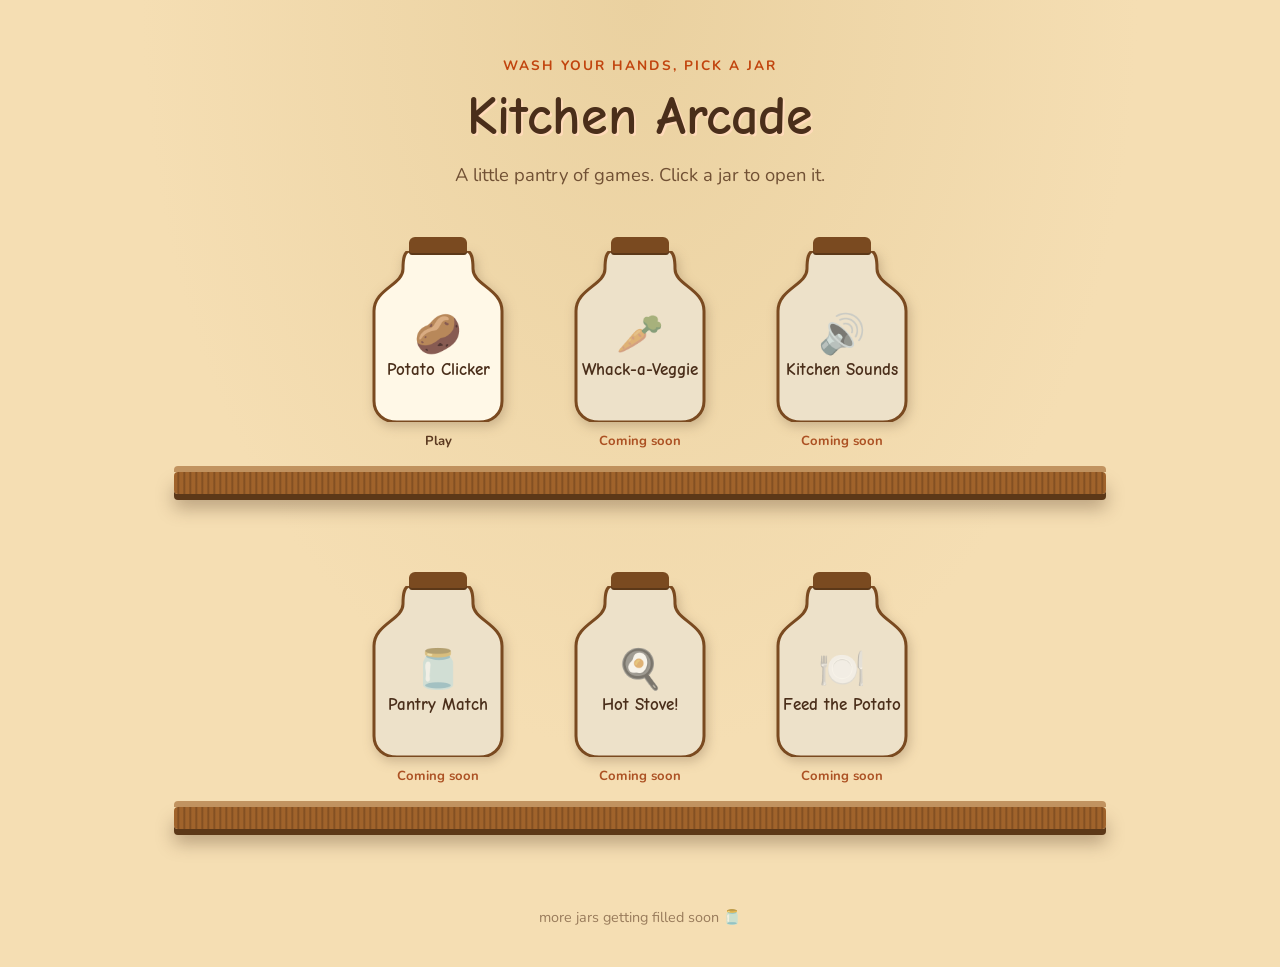
==== index.html @ 40f2ef39 "initial commit: kitchen arcade hub" ====
<!DOCTYPE html>
<html lang="en">
<head>
  <meta charset="UTF-8">
  <meta name="viewport" content="width=device-width, initial-scale=1.0">
  <title>Kitchen Arcade</title>
  <link rel="stylesheet" href="css/hub-style.css">
</head>
<body>

  <header class="hero">
    <div class="hero-eyebrow">Wash your hands, pick a jar</div>
    <h1>Kitchen Arcade</h1>
    <p>A little pantry of games. Click a jar to open it.</p>
  </header>

  <main class="pantry">

    <div class="shelf-row">
      <div class="shelf-items">

        <a class="jar-link" href="./potato-clicker/index.html">
          <div class="jar">
            <div class="jar-lid"></div>
            <div class="jar-shape">
                 <svg class="jar-svg" viewBox="0 0 140 171" preserveAspectRatio="none">
                     <path class="jar-svg-fill" d="M42,0 L98,0 C104,0 105,8 105,18 C105,34 134,38 134,60 L134,150 C134,163 124,171 111,171 L29,171 C16,171 6,163 6,150 L6,60 C6,38 35,34 35,18 C35,8 36,0 42,0 Z"/>
                 </svg>
                 <div class="jar-content">
                     <span class="jar-icon">🥔</span>
                     <span class="jar-name">Potato Clicker</span>
                 </div>
            </div>
            <span class="jar-label">Play</span>
          </div>
        </a>

    <a class="jar-link disabled" href="#" onclick="return false;">
      <div class="jar locked">
        <div class="jar-lid"></div>
        <div class="jar-shape">
          <svg class="jar-svg" viewBox="0 0 140 171" preserveAspectRatio="none">
            <path class="jar-svg-fill" d="M42,0 L98,0 C104,0 105,8 105,18 C105,34 134,38 134,60 L134,150 C134,163 124,171 111,171 L29,171 C16,171 6,163 6,150 L6,60 C6,38 35,34 35,18 C35,8 36,0 42,0 Z"/>
          </svg>
          <div class="jar-content">
            <span class="jar-icon">🥕</span>
            <span class="jar-name">Whack-a-Veggie</span>
          </div>
        </div>
        <span class="jar-label">Coming soon</span>
      </div>
    </a>

<a class="jar-link disabled" href="#" onclick="return false;">
      <div class="jar locked">
        <div class="jar-lid"></div>
        <div class="jar-shape">
          <svg class="jar-svg" viewBox="0 0 140 171" preserveAspectRatio="none">
            <path class="jar-svg-fill" d="M42,0 L98,0 C104,0 105,8 105,18 C105,34 134,38 134,60 L134,150 C134,163 124,171 111,171 L29,171 C16,171 6,163 6,150 L6,60 C6,38 35,34 35,18 C35,8 36,0 42,0 Z"/>
          </svg>
          <div class="jar-content">
            <span class="jar-icon">🔊</span>
            <span class="jar-name">Kitchen Sounds</span>
          </div>
        </div>
        <span class="jar-label">Coming soon</span>
      </div>
 </a>

      </div>
      <div class="shelf-plank"></div>
    </div>

    <div class="shelf-row">
      <div class="shelf-items">

 <a class="jar-link disabled" href="#" onclick="return false;">
      <div class="jar locked">
        <div class="jar-lid"></div>
        <div class="jar-shape">
          <svg class="jar-svg" viewBox="0 0 140 171" preserveAspectRatio="none">
            <path class="jar-svg-fill" d="M42,0 L98,0 C104,0 105,8 105,18 C105,34 134,38 134,60 L134,150 C134,163 124,171 111,171 L29,171 C16,171 6,163 6,150 L6,60 C6,38 35,34 35,18 C35,8 36,0 42,0 Z"/>
          </svg>
          <div class="jar-content">
            <span class="jar-icon">🫙</span>
            <span class="jar-name">Pantry Match</span>
          </div>
        </div>
        <span class="jar-label">Coming soon</span>
      </div>
 </a>

 <a class="jar-link disabled" href="#" onclick="return false;">
      <div class="jar locked">
        <div class="jar-lid"></div>
        <div class="jar-shape">
          <svg class="jar-svg" viewBox="0 0 140 171" preserveAspectRatio="none">
            <path class="jar-svg-fill" d="M42,0 L98,0 C104,0 105,8 105,18 C105,34 134,38 134,60 L134,150 C134,163 124,171 111,171 L29,171 C16,171 6,163 6,150 L6,60 C6,38 35,34 35,18 C35,8 36,0 42,0 Z"/>
          </svg>
          <div class="jar-content">
            <span class="jar-icon">🍳</span>
            <span class="jar-name">Hot Stove!</span>
          </div>
        </div>
        <span class="jar-label">Coming soon</span>
      </div>
 </a>

 <a class="jar-link disabled" href="#" onclick="return false;">
      <div class="jar locked">
        <div class="jar-lid"></div>
        <div class="jar-shape">
          <svg class="jar-svg" viewBox="0 0 140 171" preserveAspectRatio="none">
            <path class="jar-svg-fill" d="M42,0 L98,0 C104,0 105,8 105,18 C105,34 134,38 134,60 L134,150 C134,163 124,171 111,171 L29,171 C16,171 6,163 6,150 L6,60 C6,38 35,34 35,18 C35,8 36,0 42,0 Z"/>
          </svg>
          <div class="jar-content">
            <span class="jar-icon">🍽️</span>
            <span class="jar-name">Feed the Potato</span>
          </div>
        </div>
        <span class="jar-label">Coming soon</span>
      </div>
 </a>

      </div>
      <div class="shelf-plank"></div>
    </div>

  </main>

  <footer class="pantry-footer">
    more jars getting filled soon 🫙
  </footer>

</body>
</html>
---- css/hub-style.css ----
@import url('https://fonts.googleapis.com/css2?family=Comic+Neue:wght@400;700&family=Nunito:wght@400;600;700&display=swap');

:root {
  --wheat: #F5DEB3;
  --wheat-deep: #EAD1A0;
  --wood: #A0632B;
  --wood-dark: #7A4A20;
  --wood-shadow: #5C3818;
  --text-brown: #5C3A21;
  --text-brown-deep: #4A2E1A;
  --accent: #C1440E;
  --accent-deep: #A03A0C;
  --jar-glass: #FFF8E7;
  --peach: #FFDAB9;
}

* {
  box-sizing: border-box;
}

body {
  margin: 0;
  padding: 0;
  min-height: 100vh;
  background:
    radial-gradient(ellipse at top, var(--wheat-deep) 0%, var(--wheat) 55%);
  font-family: 'Nunito', sans-serif;
  color: var(--text-brown);
  overflow-x: hidden;
}

/* ---------- Hero ---------- */

.hero {
  text-align: center;
  padding: 56px 20px 30px;
}

.hero-eyebrow {
  font-family: 'Nunito', sans-serif;
  font-size: 0.85em;
  letter-spacing: 0.15em;
  text-transform: uppercase;
  color: var(--accent);
  font-weight: 700;
  margin-bottom: 10px;
}

.hero h1 {
  font-family: 'Comic Neue', cursive;
  font-size: 3.4em;
  font-weight: 700;
  margin: 0;
  color: var(--text-brown-deep);
  text-shadow: 2px 2px 0 var(--peach);
}

.hero p {
  font-size: 1.15em;
  max-width: 480px;
  margin: 14px auto 0;
  color: var(--text-brown);
  opacity: 0.85;
}

/* ---------- Pantry shelves ---------- */

.pantry {
  max-width: 980px;
  margin: 20px auto 60px;
  padding: 0 24px;
}

.shelf-row {
  position: relative;
  margin-bottom: 78px;
}

.shelf-items {
  display: flex;
  gap: 34px;
  justify-content: center;
  flex-wrap: wrap;
  align-items: flex-end;
  padding-bottom: 22px;
  position: relative;
  z-index: 2;
}

/* the wooden plank each row sits on */
.shelf-plank {
  height: 22px;
  border-radius: 4px;
  background: repeating-linear-gradient(
    90deg,
    var(--wood) 0px,
    var(--wood) 3px,
    var(--wood-dark) 4px,
    var(--wood) 6px
  );
  box-shadow:
    0 6px 0 var(--wood-shadow),
    0 14px 18px rgba(74, 46, 26, 0.35);
  position: relative;
}

.shelf-plank::before {
  content: '';
  position: absolute;
  top: -6px;
  left: 0;
  right: 0;
  height: 6px;
  background: var(--wood);
  border-radius: 4px 4px 0 0;
  opacity: 0.6;
}

/* ---------- Jar cards ---------- */

.jar-link {
  text-decoration: none;
  color: inherit;
  display: block;
}

.jar {
  width: 168px;
  display: flex;
  flex-direction: column;
  align-items: center;
  cursor: pointer;
  transition: transform 0.18s ease;
}

.jar-link:hover .jar,
.jar-link:focus-visible .jar {
  transform: translateY(-8px);
}

.jar-lid {
  width: 58px;
  height: 16px;
  background: var(--wood-dark);
  border-radius: 6px 6px 3px 3px;
  box-shadow: 0 2px 0 var(--wood-shadow);
  margin-bottom: -2px;
  z-index: 1;
}

.jar-shape {
  position: relative;
  width: 140px;
  height: 171px;
}

.jar-svg {
  width: 100%;
  height: 100%;
  display: block;
  filter: drop-shadow(2px 4px 6px rgba(74, 46, 26, 0.25));
}

.jar-svg-fill {
  fill: var(--jar-glass);
  stroke: var(--wood-dark);
  stroke-width: 3;
}

.jar.locked .jar-svg-fill {
  fill: #EDE1C9;
}

.jar-content {
  position: absolute;
  inset: 0;
  display: flex;
  flex-direction: column;
  align-items: center;
  justify-content: center;
  gap: 6px;
  padding-top: 22px; /* offsets the neck so icon/name sit in the body */
}

.jar-icon {
  font-size: 2.4em;
  line-height: 1;
}

.jar-name {
  font-family: 'Comic Neue', cursive;
  font-weight: 700;
  font-size: 1.05em;
  color: var(--text-brown-deep);
  text-align: center;
  padding: 0 8px;
}

.jar-label {
  margin-top: 10px;
  font-size: 0.82em;
  font-weight: 700;
  color: var(--text-brown);
  text-align: center;
}

.jar.locked .jar-body {
  background: linear-gradient(180deg, #EDE1C9 0%, #E4D5B4 100%);
  opacity: 0.75;
}

.jar.locked .jar-icon {
  filter: grayscale(0.4);
  opacity: 0.6;
}

.jar.locked .jar-label {
  color: var(--accent-deep);
  opacity: 0.85;
}

.jar-link.disabled {
  cursor: default;
}

.jar-link.disabled .jar:hover,
.jar-link.disabled .jar:focus-visible {
  transform: none;
}

/* ---------- Footer ---------- */

.pantry-footer {
  text-align: center;
  padding-bottom: 40px;
  font-size: 0.9em;
  color: var(--text-brown);
  opacity: 0.6;
}

/* ---------- Responsive ---------- */

@media (max-width: 600px) {
  .hero h1 {
    font-size: 2.4em;
  }
  .shelf-items {
    gap: 20px;
  }
  .jar {
    width: 130px;
  }
  .jar-icon {
    font-size: 1.9em;
  }
  .jar-name {
    font-size: 0.9em;
  }
  .jar-lid {
    width: 46px;
  }
  .jar-shape {
    width: 108px;
    height: 132px;
  }
}
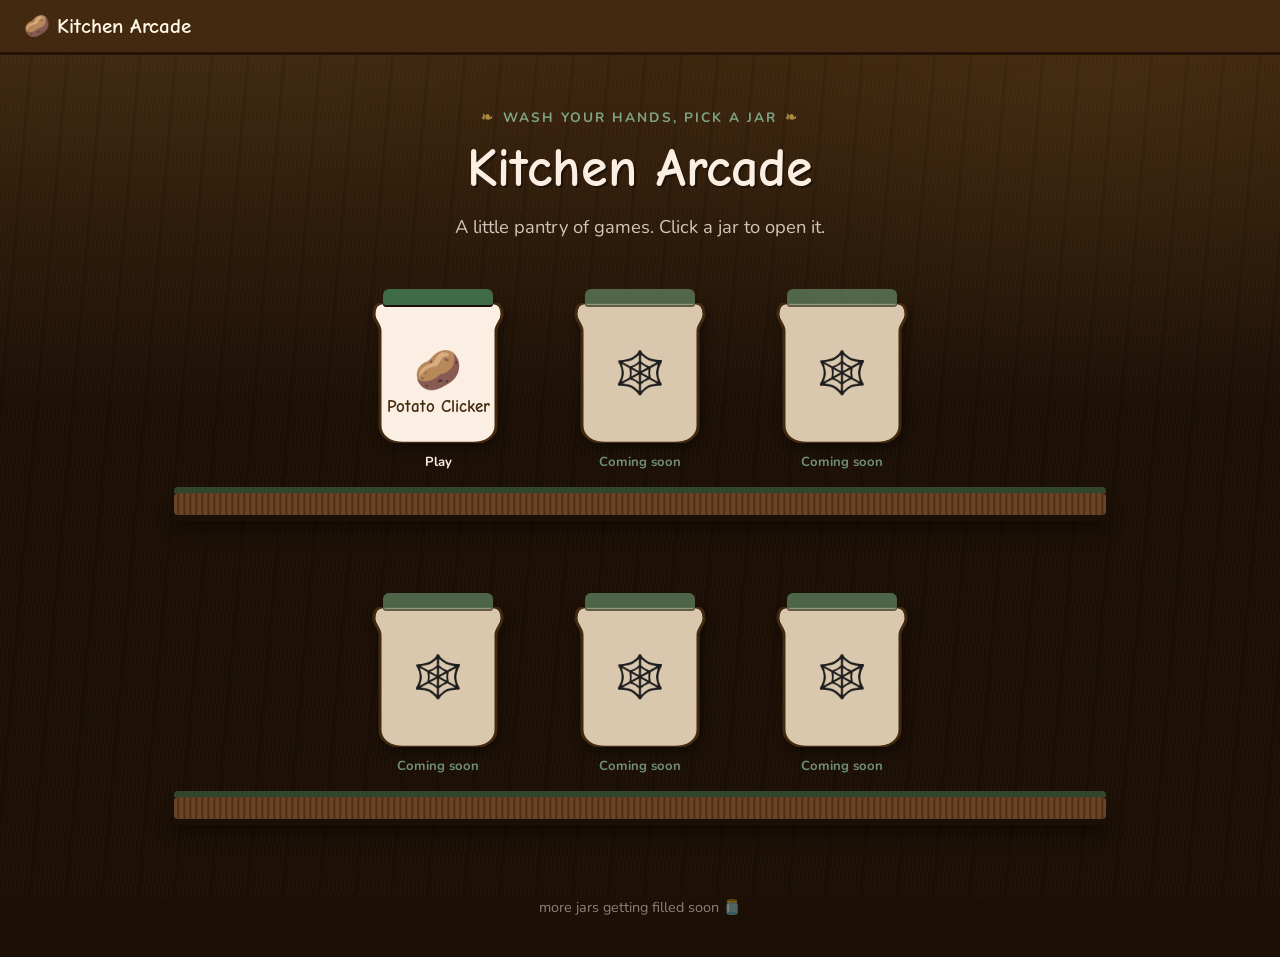
==== commit 63b08e3d: "design changes" ====
--- a/index.html
+++ b/index.html
@@ -6,7 +6,9 @@
   <title>Kitchen Arcade</title>
   <link rel="stylesheet" href="css/hub-style.css">
 </head>
-<body>
+<body class="bg-wood-dark">
+
+  <div id="site-navbar" data-home="./"></div>
 
   <header class="hero">
     <div class="hero-eyebrow">Wash your hands, pick a jar</div>
@@ -24,7 +26,7 @@
             <div class="jar-lid"></div>
             <div class="jar-shape">
                  <svg class="jar-svg" viewBox="0 0 140 171" preserveAspectRatio="none">
-                     <path class="jar-svg-fill" d="M42,0 L98,0 C104,0 105,8 105,18 C105,34 134,38 134,60 L134,150 C134,163 124,171 111,171 L29,171 C16,171 6,163 6,150 L6,60 C6,38 35,34 35,18 C35,8 36,0 42,0 Z"/>
+                     <path class="jar-svg-fill" d="M15,0 L125,0 C132,0 134,6 134,14 C134,22 128,26 128,34 L128,150 C128,163 118,171 105,171 L35,171 C22,171 12,163 12,150 L12,34 C12,26 6,22 6,14 C6,6 8,0 15,0 Z"/>
                  </svg>
                  <div class="jar-content">
                      <span class="jar-icon">🥔</span>
@@ -40,7 +42,7 @@
         <div class="jar-lid"></div>
         <div class="jar-shape">
           <svg class="jar-svg" viewBox="0 0 140 171" preserveAspectRatio="none">
-            <path class="jar-svg-fill" d="M42,0 L98,0 C104,0 105,8 105,18 C105,34 134,38 134,60 L134,150 C134,163 124,171 111,171 L29,171 C16,171 6,163 6,150 L6,60 C6,38 35,34 35,18 C35,8 36,0 42,0 Z"/>
+            <path class="jar-svg-fill" d="M15,0 L125,0 C132,0 134,6 134,14 C134,22 128,26 128,34 L128,150 C128,163 118,171 105,171 L35,171 C22,171 12,163 12,150 L12,34 C12,26 6,22 6,14 C6,6 8,0 15,0 Z"/>
           </svg>
           <div class="jar-content">
             <span class="jar-icon">🥕</span>
@@ -56,7 +58,7 @@
         <div class="jar-lid"></div>
         <div class="jar-shape">
           <svg class="jar-svg" viewBox="0 0 140 171" preserveAspectRatio="none">
-            <path class="jar-svg-fill" d="M42,0 L98,0 C104,0 105,8 105,18 C105,34 134,38 134,60 L134,150 C134,163 124,171 111,171 L29,171 C16,171 6,163 6,150 L6,60 C6,38 35,34 35,18 C35,8 36,0 42,0 Z"/>
+            <path class="jar-svg-fill" d="M15,0 L125,0 C132,0 134,6 134,14 C134,22 128,26 128,34 L128,150 C128,163 118,171 105,171 L35,171 C22,171 12,163 12,150 L12,34 C12,26 6,22 6,14 C6,6 8,0 15,0 Z"/>
           </svg>
           <div class="jar-content">
             <span class="jar-icon">🔊</span>
@@ -79,7 +81,7 @@
         <div class="jar-lid"></div>
         <div class="jar-shape">
           <svg class="jar-svg" viewBox="0 0 140 171" preserveAspectRatio="none">
-            <path class="jar-svg-fill" d="M42,0 L98,0 C104,0 105,8 105,18 C105,34 134,38 134,60 L134,150 C134,163 124,171 111,171 L29,171 C16,171 6,163 6,150 L6,60 C6,38 35,34 35,18 C35,8 36,0 42,0 Z"/>
+            <path class="jar-svg-fill" d="M15,0 L125,0 C132,0 134,6 134,14 C134,22 128,26 128,34 L128,150 C128,163 118,171 105,171 L35,171 C22,171 12,163 12,150 L12,34 C12,26 6,22 6,14 C6,6 8,0 15,0 Z"/>
           </svg>
           <div class="jar-content">
             <span class="jar-icon">🫙</span>
@@ -95,7 +97,7 @@
         <div class="jar-lid"></div>
         <div class="jar-shape">
           <svg class="jar-svg" viewBox="0 0 140 171" preserveAspectRatio="none">
-            <path class="jar-svg-fill" d="M42,0 L98,0 C104,0 105,8 105,18 C105,34 134,38 134,60 L134,150 C134,163 124,171 111,171 L29,171 C16,171 6,163 6,150 L6,60 C6,38 35,34 35,18 C35,8 36,0 42,0 Z"/>
+            <path class="jar-svg-fill" d="M15,0 L125,0 C132,0 134,6 134,14 C134,22 128,26 128,34 L128,150 C128,163 118,171 105,171 L35,171 C22,171 12,163 12,150 L12,34 C12,26 6,22 6,14 C6,6 8,0 15,0 Z"/>
           </svg>
           <div class="jar-content">
             <span class="jar-icon">🍳</span>
@@ -111,7 +113,7 @@
         <div class="jar-lid"></div>
         <div class="jar-shape">
           <svg class="jar-svg" viewBox="0 0 140 171" preserveAspectRatio="none">
-            <path class="jar-svg-fill" d="M42,0 L98,0 C104,0 105,8 105,18 C105,34 134,38 134,60 L134,150 C134,163 124,171 111,171 L29,171 C16,171 6,163 6,150 L6,60 C6,38 35,34 35,18 C35,8 36,0 42,0 Z"/>
+            <path class="jar-svg-fill" d="M15,0 L125,0 C132,0 134,6 134,14 C134,22 128,26 128,34 L128,150 C128,163 118,171 105,171 L35,171 C22,171 12,163 12,150 L12,34 C12,26 6,22 6,14 C6,6 8,0 15,0 Z"/>
           </svg>
           <div class="jar-content">
             <span class="jar-icon">🍽️</span>
@@ -132,5 +134,7 @@
     more jars getting filled soon 🫙
   </footer>
 
+  <script src="./common/js/navbar.js" defer></script>
+
 </body>
 </html>
--- a/css/hub-style.css
+++ b/css/hub-style.css
@@ -1,33 +1,7 @@
-@import url('https://fonts.googleapis.com/css2?family=Comic+Neue:wght@400;700&family=Nunito:wght@400;600;700&display=swap');
-
-:root {
-  --wheat: #F5DEB3;
-  --wheat-deep: #EAD1A0;
-  --wood: #A0632B;
-  --wood-dark: #7A4A20;
-  --wood-shadow: #5C3818;
-  --text-brown: #5C3A21;
-  --text-brown-deep: #4A2E1A;
-  --accent: #C1440E;
-  --accent-deep: #A03A0C;
-  --jar-glass: #FFF8E7;
-  --peach: #FFDAB9;
-}
-
-* {
-  box-sizing: border-box;
-}
-
-body {
-  margin: 0;
-  padding: 0;
-  min-height: 100vh;
-  background:
-    radial-gradient(ellipse at top, var(--wheat-deep) 0%, var(--wheat) 55%);
-  font-family: 'Nunito', sans-serif;
-  color: var(--text-brown);
-  overflow-x: hidden;
-}
+@import url('../common/css/variables.css');
+@import url('../common/css/base.css');
+@import url('../common/css/navbar.css');
+@import url('../common/css/backgrounds.css');
 
 /* ---------- Hero ---------- */
 
@@ -41,9 +15,17 @@
   font-size: 0.85em;
   letter-spacing: 0.15em;
   text-transform: uppercase;
-  color: var(--accent);
+  color: var(--rustic-olive);
   font-weight: 700;
   margin-bottom: 10px;
+}
+
+.hero-eyebrow::before,
+.hero-eyebrow::after {
+  content: "❧";
+  color: var(--rustic-gold);
+  margin: 0 8px;
+  opacity: 0.8;
 }
 
 .hero h1 {
@@ -51,16 +33,16 @@
   font-size: 3.4em;
   font-weight: 700;
   margin: 0;
-  color: var(--text-brown-deep);
-  text-shadow: 2px 2px 0 var(--peach);
+  color: var(--rustic-cream);
+  text-shadow: 2px 2px 0 rgba(0, 0, 0, 0.35);
 }
 
 .hero p {
   font-size: 1.15em;
   max-width: 480px;
   margin: 14px auto 0;
-  color: var(--text-brown);
-  opacity: 0.85;
+  color: var(--rustic-cream);
+  opacity: 0.8;
 }
 
 /* ---------- Pantry shelves ---------- */
@@ -87,20 +69,19 @@
   z-index: 2;
 }
 
-/* the wooden plank each row sits on */
 .shelf-plank {
   height: 22px;
   border-radius: 4px;
   background: repeating-linear-gradient(
     90deg,
-    var(--wood) 0px,
-    var(--wood) 3px,
-    var(--wood-dark) 4px,
-    var(--wood) 6px
+    var(--rustic-wood) 0px,
+    var(--rustic-wood) 3px,
+    var(--rustic-wood-dark) 4px,
+    var(--rustic-wood) 6px
   );
   box-shadow:
-    0 6px 0 var(--wood-shadow),
-    0 14px 18px rgba(74, 46, 26, 0.35);
+    0 6px 0 var(--rustic-wood-darkest),
+    0 14px 18px rgba(0, 0, 0, 0.45);
   position: relative;
 }
 
@@ -111,7 +92,7 @@
   left: 0;
   right: 0;
   height: 6px;
-  background: var(--wood);
+  background: var(--rustic-sage-dark);
   border-radius: 4px 4px 0 0;
   opacity: 0.6;
 }
@@ -139,36 +120,41 @@
 }
 
 .jar-lid {
-  width: 58px;
+  width: 110px;
   height: 16px;
-  background: var(--wood-dark);
+  background: var(--rustic-sage-dark);
   border-radius: 6px 6px 3px 3px;
-  box-shadow: 0 2px 0 var(--wood-shadow);
+  box-shadow: 0 2px 0 var(--rustic-wood-darkest);
   margin-bottom: -2px;
   z-index: 1;
 }
 
+.jar.locked .jar-lid {
+  background: var(--rustic-sage);
+  opacity: 0.6;
+}
+
 .jar-shape {
   position: relative;
   width: 140px;
-  height: 171px;
+  height: 140px;
 }
 
 .jar-svg {
   width: 100%;
   height: 100%;
   display: block;
-  filter: drop-shadow(2px 4px 6px rgba(74, 46, 26, 0.25));
+  filter: drop-shadow(2px 4px 6px rgba(0, 0, 0, 0.45));
 }
 
 .jar-svg-fill {
-  fill: var(--jar-glass);
-  stroke: var(--wood-dark);
+  fill: var(--rustic-cream);
+  stroke: var(--rustic-wood-dark);
   stroke-width: 3;
 }
 
 .jar.locked .jar-svg-fill {
-  fill: #EDE1C9;
+  fill: var(--rustic-terracotta-muted);
 }
 
 .jar-content {
@@ -179,7 +165,7 @@
   align-items: center;
   justify-content: center;
   gap: 6px;
-  padding-top: 22px; /* offsets the neck so icon/name sit in the body */
+  padding-top: 22px;
 }
 
 .jar-icon {
@@ -191,7 +177,7 @@
   font-family: 'Comic Neue', cursive;
   font-weight: 700;
   font-size: 1.05em;
-  color: var(--text-brown-deep);
+  color: var(--rustic-wood-dark);
   text-align: center;
   padding: 0 8px;
 }
@@ -200,22 +186,33 @@
   margin-top: 10px;
   font-size: 0.82em;
   font-weight: 700;
-  color: var(--text-brown);
-  text-align: center;
-}
-
-.jar.locked .jar-body {
-  background: linear-gradient(180deg, #EDE1C9 0%, #E4D5B4 100%);
-  opacity: 0.75;
+  color: var(--rustic-cream);
+  text-align: center;
 }
 
 .jar.locked .jar-icon {
   filter: grayscale(0.4);
   opacity: 0.6;
+  visibility: hidden;
+}
+
+.jar.locked .jar-name {
+  visibility: hidden;
+}
+
+.jar.locked .jar-content::before {
+  content: "🕸️";
+  position: absolute;
+  inset: 0;
+  display: flex;
+  align-items: center;
+  justify-content: center;
+  font-size: 2.6em;
+  filter: grayscale(1) brightness(0.3);
 }
 
 .jar.locked .jar-label {
-  color: var(--accent-deep);
+  color: var(--rustic-olive);
   opacity: 0.85;
 }
 
@@ -234,8 +231,8 @@
   text-align: center;
   padding-bottom: 40px;
   font-size: 0.9em;
-  color: var(--text-brown);
-  opacity: 0.6;
+  color: var(--rustic-cream);
+  opacity: 0.5;
 }
 
 /* ---------- Responsive ---------- */
@@ -244,23 +241,44 @@
   .hero h1 {
     font-size: 2.4em;
   }
+
+  .pantry {
+    padding: 0 12px;
+  }
+
+  .shelf-row {
+    margin-bottom: 56px;
+  }
+
   .shelf-items {
-    gap: 20px;
-  }
+    display: grid;
+    grid-template-columns: repeat(3, 1fr);
+    justify-items: center;
+    gap: 14px 8px;
+    padding-bottom: 18px;
+  }
+
+  .shelf-plank {
+    margin: 0;
+  }
+
   .jar {
-    width: 130px;
+    width: 100%;
+    max-width: 104px;
   }
   .jar-icon {
-    font-size: 1.9em;
+    font-size: 1.4em;
   }
   .jar-name {
-    font-size: 0.9em;
+    font-size: 0.61em;
+    padding: 0 4px;
   }
   .jar-lid {
-    width: 46px;
+    width: 62px;
+    height: 12px;
   }
   .jar-shape {
-    width: 108px;
-    height: 132px;
-  }
-}
+    width: 72px;
+    height: 78px;
+  }
+}
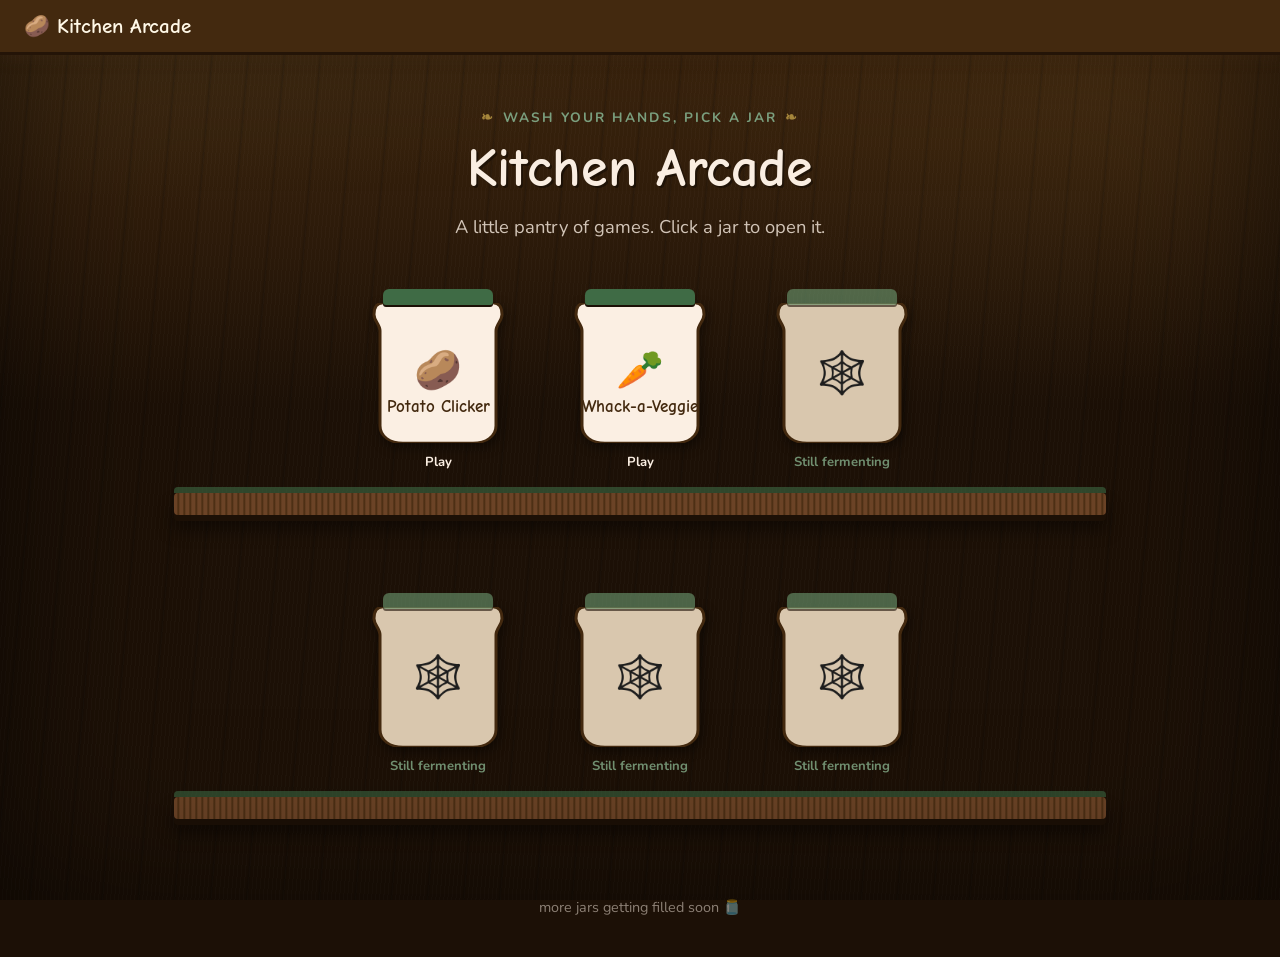
==== commit ba7cbd9a: "new game" ====
--- a/index.html
+++ b/index.html
@@ -4,6 +4,7 @@
   <meta charset="UTF-8">
   <meta name="viewport" content="width=device-width, initial-scale=1.0">
   <title>Kitchen Arcade</title>
+  <link rel="icon" href="data:image/svg+xml,<svg xmlns=%22http://www.w3.org/2000/svg%22 viewBox=%220 0 100 100%22><text y=%22.9em%22 font-size=%2290%22>🥔</text></svg>">
   <link rel="stylesheet" href="css/hub-style.css">
 </head>
 <body class="bg-wood-dark">
@@ -37,8 +38,8 @@
           </div>
         </a>
 
-    <a class="jar-link disabled" href="#" onclick="return false;">
-      <div class="jar locked">
+   <a class="jar-link" href="./whack-a-vegie/index.html">
+      <div class="jar">
         <div class="jar-lid"></div>
         <div class="jar-shape">
           <svg class="jar-svg" viewBox="0 0 140 171" preserveAspectRatio="none">
@@ -49,7 +50,7 @@
             <span class="jar-name">Whack-a-Veggie</span>
           </div>
         </div>
-        <span class="jar-label">Coming soon</span>
+        <span class="jar-label">Play</span>
       </div>
     </a>
 
@@ -65,7 +66,7 @@
             <span class="jar-name">Kitchen Sounds</span>
           </div>
         </div>
-        <span class="jar-label">Coming soon</span>
+        <span class="jar-label">Still fermenting</span>
       </div>
  </a>
 
@@ -88,7 +89,7 @@
             <span class="jar-name">Pantry Match</span>
           </div>
         </div>
-        <span class="jar-label">Coming soon</span>
+        <span class="jar-label">Still fermenting</span>
       </div>
  </a>
 
@@ -104,7 +105,7 @@
             <span class="jar-name">Hot Stove!</span>
           </div>
         </div>
-        <span class="jar-label">Coming soon</span>
+        <span class="jar-label">Still fermenting</span>
       </div>
  </a>
 
@@ -120,7 +121,7 @@
             <span class="jar-name">Feed the Potato</span>
           </div>
         </div>
-        <span class="jar-label">Coming soon</span>
+        <span class="jar-label">Still fermenting</span>
       </div>
  </a>
 
--- a/css/hub-style.css
+++ b/css/hub-style.css
@@ -116,7 +116,7 @@
 
 .jar-link:hover .jar,
 .jar-link:focus-visible .jar {
-  transform: translateY(-8px);
+  transform: translateY(-8px) rotate(-2deg);
 }
 
 .jar-lid {
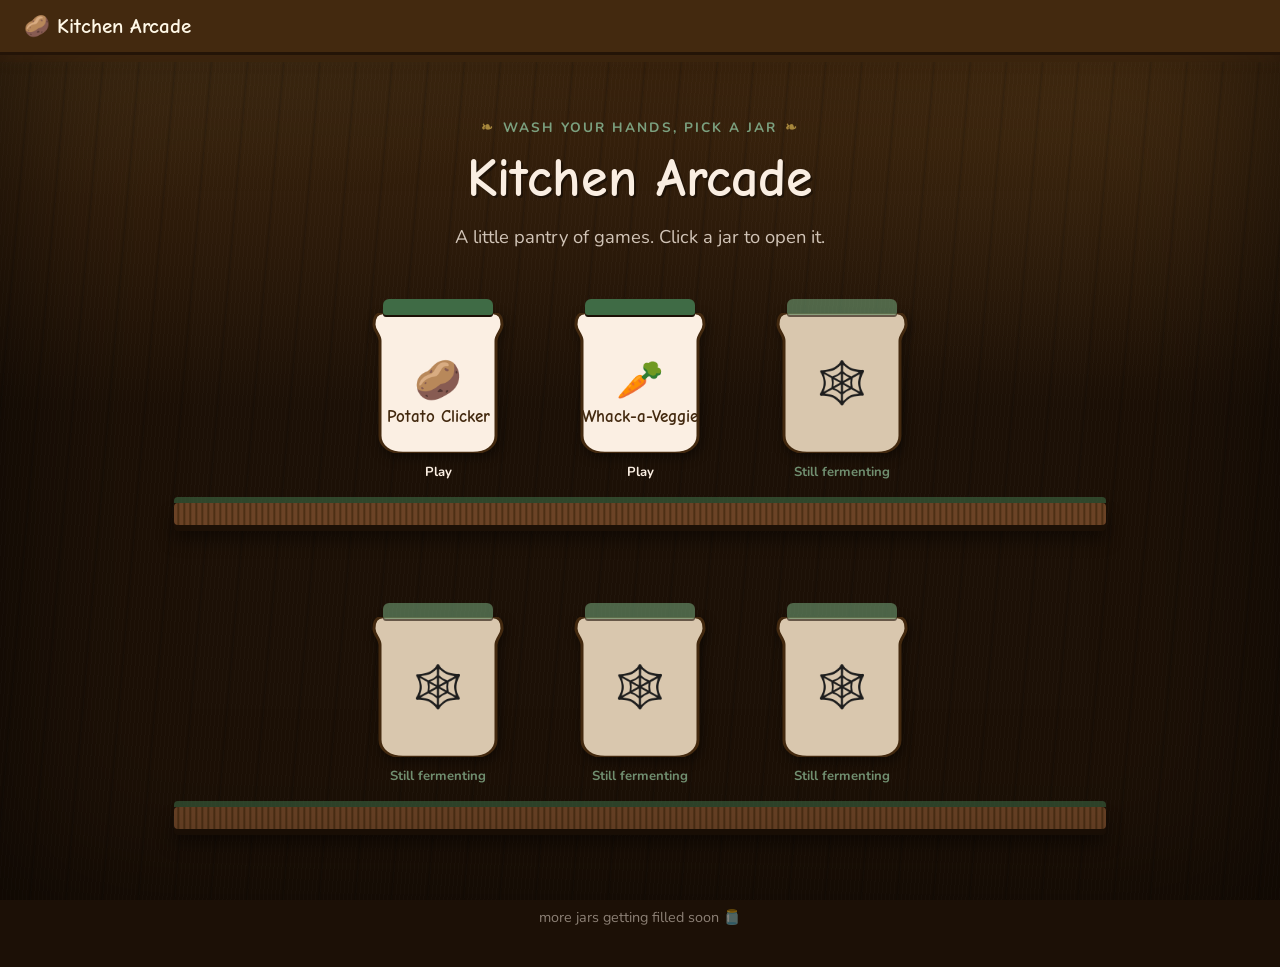
==== commit 882bb909: "speed controls" ====
--- a/index.html
+++ b/index.html
@@ -54,7 +54,7 @@
       </div>
     </a>
 
-<a class="jar-link disabled" href="#" onclick="return false;">
+<div class="jar-link disabled">
       <div class="jar locked">
         <div class="jar-lid"></div>
         <div class="jar-shape">
@@ -68,7 +68,7 @@
         </div>
         <span class="jar-label">Still fermenting</span>
       </div>
- </a>
+    </div>
 
       </div>
       <div class="shelf-plank"></div>
@@ -77,7 +77,7 @@
     <div class="shelf-row">
       <div class="shelf-items">
 
- <a class="jar-link disabled" href="#" onclick="return false;">
+ <div class="jar-link disabled">
       <div class="jar locked">
         <div class="jar-lid"></div>
         <div class="jar-shape">
@@ -91,9 +91,9 @@
         </div>
         <span class="jar-label">Still fermenting</span>
       </div>
- </a>
+    </div>
 
- <a class="jar-link disabled" href="#" onclick="return false;">
+ <div class="jar-link disabled">
       <div class="jar locked">
         <div class="jar-lid"></div>
         <div class="jar-shape">
@@ -107,9 +107,9 @@
         </div>
         <span class="jar-label">Still fermenting</span>
       </div>
- </a>
+    </div>
 
- <a class="jar-link disabled" href="#" onclick="return false;">
+ <div class="jar-link disabled">
       <div class="jar locked">
         <div class="jar-lid"></div>
         <div class="jar-shape">
@@ -123,7 +123,7 @@
         </div>
         <span class="jar-label">Still fermenting</span>
       </div>
- </a>
+    </div>
 
       </div>
       <div class="shelf-plank"></div>
